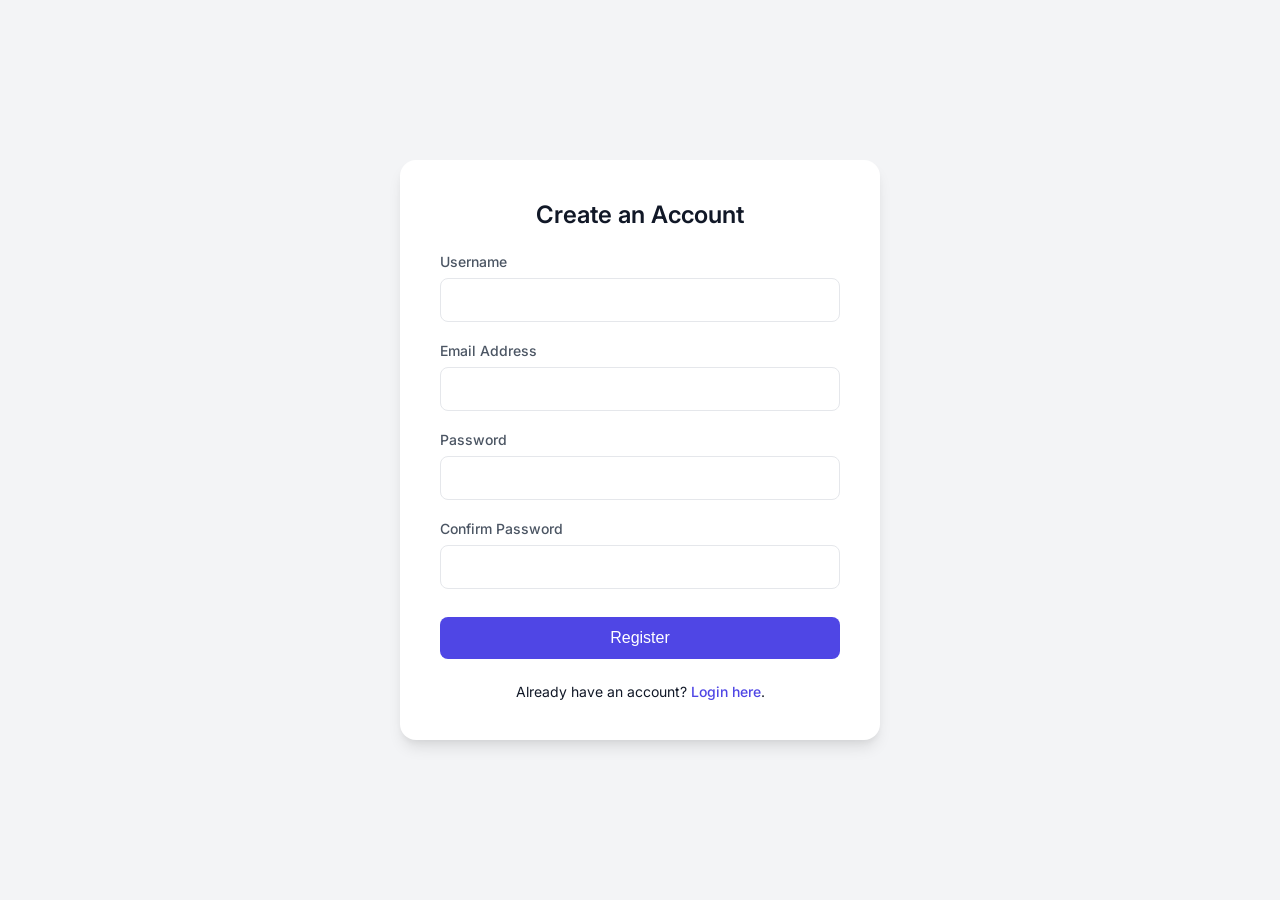
==== register.html @ 25d24d77 "feat: Add `register.html` for user account creation." ====
<!DOCTYPE html>
<html lang="en">
<head>
    <meta charset="UTF-8">
    <meta name="viewport" content="width=device-width, initial-scale=1.0">
    <title>Secure Login System - Register</title>
    <link rel="stylesheet" href="style.css">
    <link href="https://fonts.googleapis.com/css2?family=Inter:wght@400;500;600&display=swap" rel="stylesheet">
</head>
<body>
    <div class="auth-container">
        <h2>Create an Account</h2>
        
        <form action="register.php" method="POST" id="registerForm">
            <div class="form-group">
                <label for="username">Username</label>
                <input type="text" name="username" id="username" required>
            </div>
            
            <div class="form-group">
                <label for="email">Email Address</label>
                <input type="email" name="email" id="email" required>
            </div>
            
            <div class="form-group">
                <label for="password">Password</label>
                <input type="password" name="password" id="password" required>
            </div>
            
            <div class="form-group">
                <label for="confirm_password">Confirm Password</label>
                <input type="password" name="confirm_password" id="confirm_password" required>
            </div>
            
            <button type="submit" class="submit-btn" id="registerBtn">Register</button>
        </form>

        <div class="links">
            Already have an account? <a href="index.html">Login here</a>.
        </div>
    </div>
    <script src="script.js"></script>
</body>
</html>
---- style.css ----
/* style.css - Modern, secure login system aesthetic */

:root {
    --primary-color: #4f46e5;
    --primary-hover: #4338ca;
    --bg-color: #f3f4f6;
    --card-bg: #ffffff;
    --text-primary: #111827;
    --text-secondary: #4b5563;
    --border-color: #e5e7eb;
    --error-color: #ef4444;
    --success-color: #10b981;
}

body {
    margin: 0;
    font-family: 'Inter', system-ui, -apple-system, sans-serif;
    background-color: var(--bg-color);
    color: var(--text-primary);
    display: flex;
    justify-content: center;
    align-items: center;
    min-height: 100vh;
}

.auth-container {
    background-color: var(--card-bg);
    padding: 2.5rem;
    border-radius: 1rem;
    box-shadow: 0 10px 15px -3px rgba(0, 0, 0, 0.1), 0 4px 6px -2px rgba(0, 0, 0, 0.05);
    width: 100%;
    max-width: 400px;
    animation: fadeIn 0.5s ease-out;
}

@keyframes fadeIn {
    from {
        opacity: 0;
        transform: translateY(-10px);
    }

    to {
        opacity: 1;
        transform: translateY(0);
    }
}

h2 {
    margin-top: 0;
    margin-bottom: 1.5rem;
    text-align: center;
    font-weight: 600;
    color: var(--text-primary);
}

.form-group {
    margin-bottom: 1.25rem;
}

label {
    display: block;
    margin-bottom: 0.5rem;
    font-size: 0.875rem;
    font-weight: 500;
    color: var(--text-secondary);
}

input[type="text"],
input[type="email"],
input[type="password"] {
    width: 100%;
    padding: 0.75rem;
    border: 1px solid var(--border-color);
    border-radius: 0.5rem;
    font-size: 1rem;
    box-sizing: border-box;
    transition: border-color 0.2s, box-shadow 0.2s;
}

input:focus {
    outline: none;
    border-color: var(--primary-color);
    box-shadow: 0 0 0 3px rgba(79, 70, 229, 0.2);
}

.submit-btn {
    width: 100%;
    padding: 0.75rem;
    background-color: var(--primary-color);
    color: white;
    border: none;
    border-radius: 0.5rem;
    font-size: 1rem;
    font-weight: 500;
    cursor: pointer;
    transition: background-color 0.2s, transform 0.1s;
    margin-top: 0.5rem;
}

.submit-btn:hover {
    background-color: var(--primary-hover);
}

.submit-btn:active {
    transform: scale(0.98);
}

.links {
    margin-top: 1.5rem;
    text-align: center;
    font-size: 0.875rem;
}

.links a {
    color: var(--primary-color);
    text-decoration: none;
    font-weight: 500;
}

.links a:hover {
    text-decoration: underline;
}

.alert {
    padding: 0.75rem;
    border-radius: 0.5rem;
    margin-bottom: 1rem;
    font-size: 0.875rem;
}

.alert.error {
    background-color: #fee2e2;
    color: var(--error-color);
    border: 1px solid #fecaca;
}

.alert.success {
    background-color: #d1fae5;
    color: var(--success-color);
    border: 1px solid #a7f3d0;
}

/* Dashboard specific styles */
.dashboard-container {
    width: 100%;
    max-width: 800px;
    margin: 2rem;
    padding: 2rem;
    background: var(--card-bg);
    border-radius: 1rem;
    box-shadow: 0 4px 6px -1px rgba(0, 0, 0, 0.1);
}

.dashboard-header {
    display: flex;
    justify-content: space-between;
    align-items: center;
    border-bottom: 1px solid var(--border-color);
    padding-bottom: 1rem;
    margin-bottom: 2rem;
}

.btn-secondary {
    background-color: white;
    color: var(--text-primary);
    border: 1px solid var(--border-color);
    padding: 0.5rem 1rem;
    border-radius: 0.5rem;
    text-decoration: none;
    font-size: 0.875rem;
    font-weight: 500;
    transition: background-color 0.2s;
}

.btn-secondary:hover {
    background-color: var(--bg-color);
}
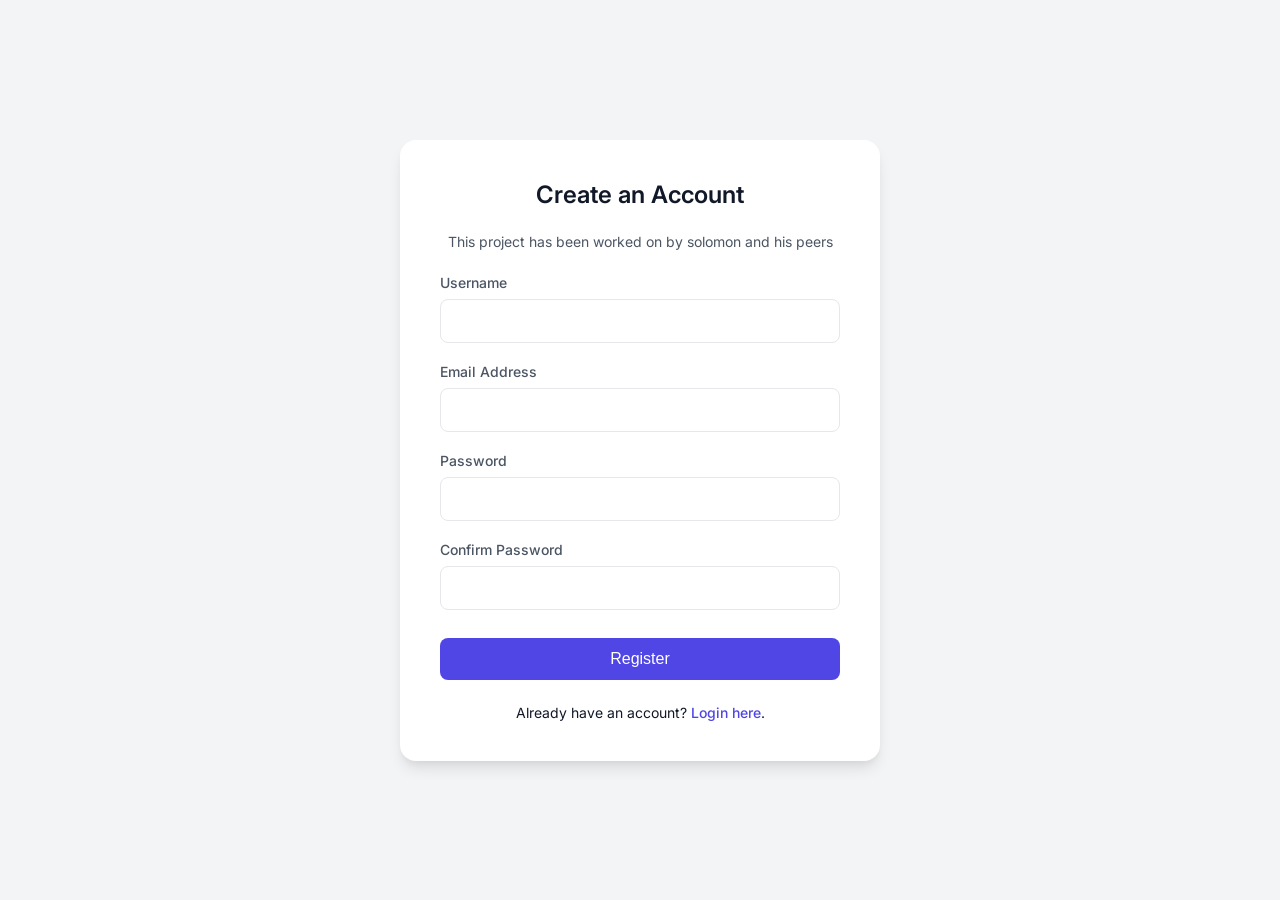
==== commit f5607e4a: "feat: Display login success messages on the dashboard, add project attribution to login and registra" ====
--- a/register.html
+++ b/register.html
@@ -10,6 +10,7 @@
 <body>
     <div class="auth-container">
         <h2>Create an Account</h2>
+        <p style="text-align: center; color: var(--text-secondary); margin-bottom: 1.5rem; font-size: 0.875rem;">This project has been worked on by solomon and his peers</p>
         
         <form action="register.php" method="POST" id="registerForm">
             <div class="form-group">
